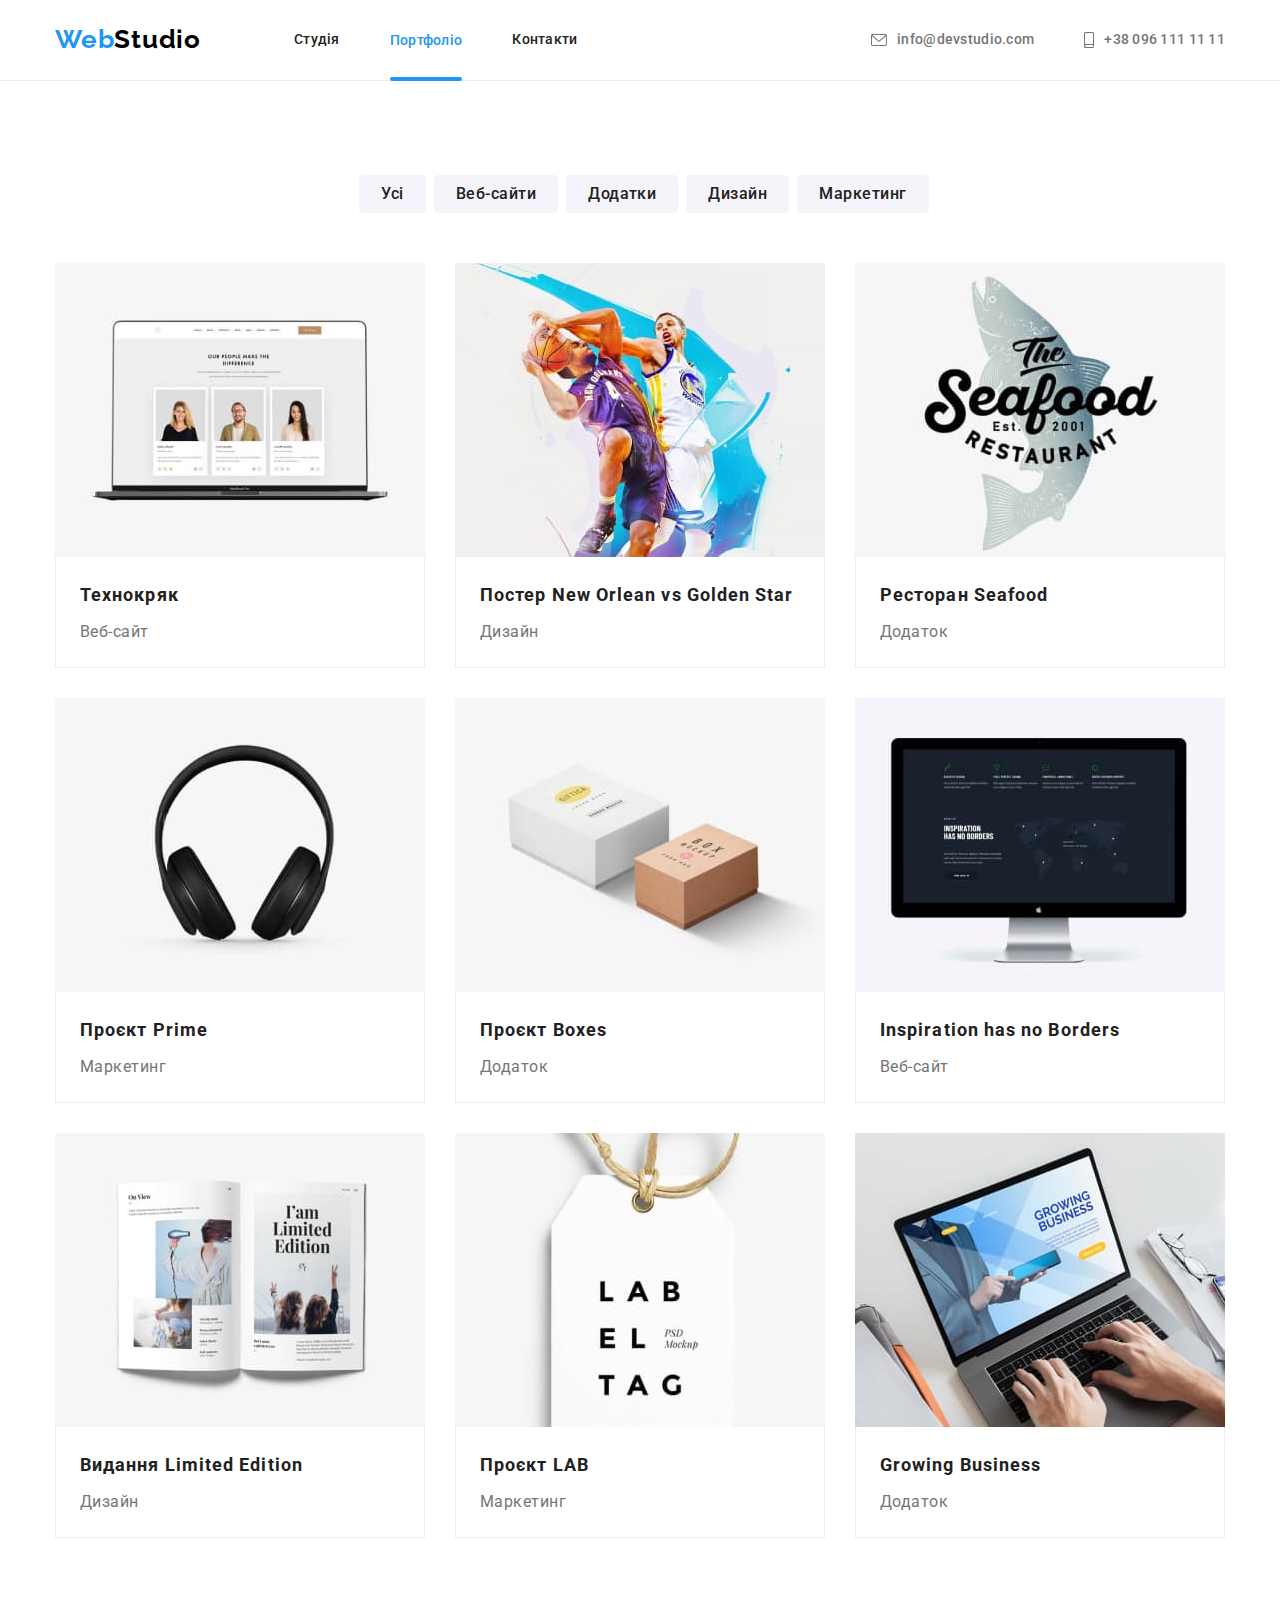
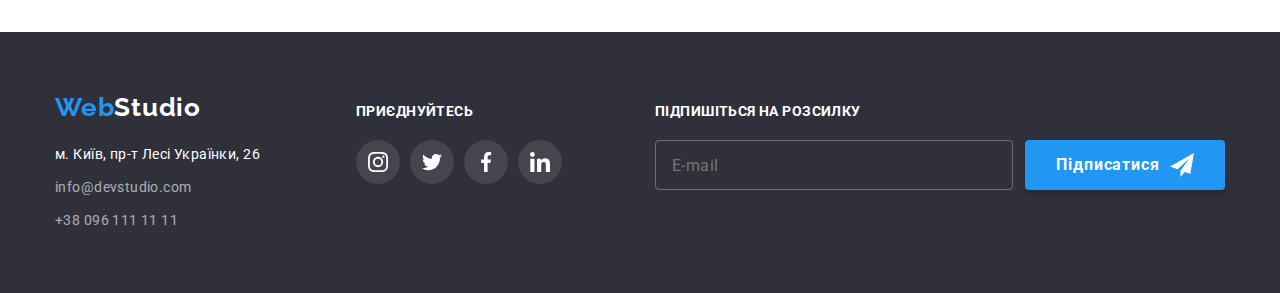
==== portfolio.html @ b2a0ff19 "init" ====
<!DOCTYPE html>
<html lang="uk">
  <head>
    <meta charset="UTF-8" />
    <meta http-equiv="X-UA-Compatible" content="IE=edge" />
    <meta name="viewport" content="width=device-width, initial-scale=1.0" />
    <title>WebStudio</title>
    <link rel="preconnect" href="https://fonts.googleapis.com" />
    <link rel="preconnect" href="https://fonts.gstatic.com" crossorigin />
    <link
      href="https://fonts.googleapis.com/css2?family=Raleway:wght@700&family=Roboto:wght@400;500;700;900&display=swap"
      rel="stylesheet"
    />
    <link
      rel="stylesheet"
      href="https://cdnjs.cloudflare.com/ajax/libs/modern-normalize/1.1.0/modern-normalize.min.css"
    />
    <link rel="stylesheet" href="./css/main.min.css" />
  </head>
  <body>
    <header class="header">
      <div class="container">
        <nav class="header-navigation">
          <a href="./index.html" class="header-logo link">
            Web<span class="studio">Studio</span></a
          >
          <ul class="header-list list">
            <li class="header-item">
              <a class="header-link link" href="./index.html">Студія</a>
            </li>
            <li class="header-item">
              <a class="header-link link current" href="./portfolio.html"
                >Портфоліо</a
              >
            </li>
            <li class="header-item">
              <a class="header-link link" href="#">Контакти</a>
            </li>
          </ul>
        </nav>
        <ul class="top-contacts-list list">
          <li class="top-contact-item">
            <a class="top-email-link link" href="mailto:info@devstudio.com">
              <svg class="top-icon" width="16" height="12">
                <use href="./images/icons.svg#icon-envelope"></use>
              </svg>
              info@devstudio.com</a
            >
          </li>
          <li class="top-contact-item">
            <a class="top-tel-link link" href="tel:+380961111111"
              ><svg class="top-icon" width="10" height="16">
                <use href="./images/icons.svg#icon-smartphone"></use>
              </svg>
              +38 096 111 11 11</a
            >
          </li>
        </ul>
      </div>
    </header>
    <main>
      <section class="section">
        <div class="container">
          <h2 hidden>Проекти</h2>
          <ul class="projects-filter list">
            <li class="filter-item">
              <button class="filter-btn btn" type="button">Усі</button>
            </li>
            <li class="filter-item">
              <button class="filter-btn btn" type="button">Веб-сайти</button>
            </li>
            <li class="filter-item">
              <button class="filter-btn btn" type="button">Додатки</button>
            </li>
            <li class="filter-item">
              <button class="filter-btn btn" type="button">Дизайн</button>
            </li>
            <li class="filter-item">
              <button class="filter-btn btn" type="button">Маркетинг</button>
            </li>
          </ul>
          <ul class="projects-list list">
            <li class="project-item">
              <div class="project-img-wrap">
                <img
                  src="./images/img_p1.jpg"
                  alt=""
                  width="370"
                  height="294"
                  class="project-image card"
                />
                <p class="hover-img-text">
                  Ресурс пропонує комплексні пропозиції з різним рівнем
                  функціоналу та сервісів. Все це дозволить відвідувачу отримати
                  вичерпні відомості про компанію чи приватну особу.
                </p>
              </div>
              <div class="project-container">
                <h3 class="project-title">Технокряк</h3>
                <p class="project-direction">Веб-сайт</p>
              </div>
            </li>
            <li class="project-item">
              <div class="project-img-wrap">
                <img
                  src="./images/img_p2.jpg"
                  alt=""
                  width="370"
                  height="294"
                  class="project-image card"
                />
                <p class="hover-img-text">
                  Ресурс пропонує комплексні пропозиції з різним рівнем
                  функціоналу та сервісів. Все це дозволить відвідувачу отримати
                  вичерпні відомості про компанію чи приватну особу.
                </p>
              </div>
              <div class="project-container">
                <h3 class="project-title">Постер New Orlean vs Golden Star</h3>
                <p class="project-direction">Дизайн</p>
              </div>
            </li>
            <li class="project-item">
              <div class="project-img-wrap">
                <img
                  src="./images/img_p3.jpg"
                  alt=""
                  width="370"
                  height="294"
                  class="project-image card"
                />
                <p class="hover-img-text">
                  Ресурс пропонує комплексні пропозиції з різним рівнем
                  функціоналу та сервісів. Все це дозволить відвідувачу отримати
                  вичерпні відомості про компанію чи приватну особу.
                </p>
              </div>
              <div class="project-container">
                <h3 class="project-title">Ресторан Seafood</h3>
                <p class="project-direction">Додаток</p>
              </div>
            </li>
            <li class="project-item">
              <div class="project-img-wrap">
                <img
                  src="./images/img_p4.jpg"
                  alt=""
                  width="370"
                  height="294"
                  class="project-image card"
                />
                <p class="hover-img-text">
                  Ресурс пропонує комплексні пропозиції з різним рівнем
                  функціоналу та сервісів. Все це дозволить відвідувачу отримати
                  вичерпні відомості про компанію чи приватну особу.
                </p>
              </div>
              <div class="project-container">
                <h3 class="project-title">Проєкт Prime</h3>
                <p class="project-direction">Маркетинг</p>
              </div>
            </li>
            <li class="project-item">
              <div class="project-img-wrap">
                <img
                  src="./images/img_p5.jpg"
                  alt=""
                  width="370"
                  height="294"
                  class="project-image card"
                />
                <p class="hover-img-text">
                  Ресурс пропонує комплексні пропозиції з різним рівнем
                  функціоналу та сервісів. Все це дозволить відвідувачу отримати
                  вичерпні відомості про компанію чи приватну особу.
                </p>
              </div>
              <div class="project-container">
                <h3 class="project-title">Проєкт Boxes</h3>
                <p class="project-direction">Додаток</p>
              </div>
            </li>
            <li class="project-item">
              <div class="project-img-wrap">
                <img
                  src="./images/img_p6.jpg"
                  alt=""
                  width="370"
                  height="294"
                  class="project-image card"
                />
                <p class="hover-img-text">
                  Ресурс пропонує комплексні пропозиції з різним рівнем
                  функціоналу та сервісів. Все це дозволить відвідувачу отримати
                  вичерпні відомості про компанію чи приватну особу.
                </p>
              </div>
              <div class="project-container">
                <h3 class="project-title">Inspiration has no Borders</h3>
                <p class="project-direction">Веб-сайт</p>
              </div>
            </li>
            <li class="project-item">
              <div class="project-img-wrap">
                <img
                  src="./images/img_p7.jpg"
                  alt=""
                  width="370"
                  height="294"
                  class="project-image card"
                />
                <p class="hover-img-text">
                  Ресурс пропонує комплексні пропозиції з різним рівнем
                  функціоналу та сервісів. Все це дозволить відвідувачу отримати
                  вичерпні відомості про компанію чи приватну особу.
                </p>
              </div>
              <div class="project-container">
                <h3 class="project-title">Видання Limited Edition</h3>
                <p class="project-direction">Дизайн</p>
              </div>
            </li>
            <li class="project-item">
              <div class="project-img-wrap">
                <img
                  src="./images/img_p8.jpg"
                  alt=""
                  width="370"
                  height="294"
                  class="project-image card"
                />
                <p class="hover-img-text">
                  Ресурс пропонує комплексні пропозиції з різним рівнем
                  функціоналу та сервісів. Все це дозволить відвідувачу отримати
                  вичерпні відомості про компанію чи приватну особу.
                </p>
              </div>
              <div class="project-container">
                <h3 class="project-title">Проєкт LAB</h3>
                <p class="project-direction">Маркетинг</p>
              </div>
            </li>
            <li class="project-item">
              <div class="project-img-wrap">
                <img
                  src="./images/img_p9.jpg"
                  alt=""
                  width="370"
                  height="294"
                  class="project-image card"
                />
                <p class="hover-img-text">
                  Ресурс пропонує комплексні пропозиції з різним рівнем
                  функціоналу та сервісів. Все це дозволить відвідувачу отримати
                  вичерпні відомості про компанію чи приватну особу.
                </p>
              </div>
              <div class="project-container">
                <h3 class="project-title">Growing Business</h3>
                <p class="project-direction">Додаток</p>
              </div>
            </li>
          </ul>
        </div>
      </section>
    </main>
    <footer class="footer">
      <div class="container">
        <div class="address-conteiner">
          <a class="footer-logo link" href="./index.html">
            <span class="web">Web</span
            ><span class="studio-footer">Studio</span></a
          >
          <address>
            <ul class="footer-list list">
              <li class="footer-item">
                <a
                  class="footer-link link"
                  href="https://goo.gl/maps/3VWGPc6KVfN4RwhE8"
                  target="_blank"
                  rel="noopener noreferrer nofollow"
                  >м. Київ, пр-т Лесі Українки, 26</a
                >
              </li>
              <li class="footer-item">
                <a
                  class="footer-link-mail link"
                  href="mailto:info@devstudio.com"
                  >info@devstudio.com</a
                >
              </li>
              <li class="footer-item">
                <a class="footer-link-tel link" href="tel:+380961111111"
                  >+38 096 111 11 11</a
                >
              </li>
            </ul>
          </address>
        </div>
        <div class="footer-soc-net-container">
          <h3 class="footer-title">приєднуйтесь</h3>
          <ul class="social-network-list list">
            <li class="soc-network-item">
              <a
                class="soc-network-link footer-icon-link link"
                href="#"
                target="_blank"
                rel="noopener noreferrer nofollow"
              >
                <svg
                  class="soc-net-icon footer-icon-item"
                  width="20"
                  height="20"
                >
                  <use href="./images/icons.svg#icon-instagram"></use>
                </svg>
              </a>
            </li>
            <li class="soc-network-item footer-icon-item">
              <a
                class="soc-network-link footer-icon-link link"
                href="#"
                target="_blank"
                rel="noopener noreferrer nofollow"
              >
                <svg class="soc-net-icon" width="20" height="20">
                  <use href="./images/icons.svg#icon-twitter"></use>
                </svg>
              </a>
            </li>
            <li class="soc-network-item footer-icon-item">
              <a
                class="soc-network-link footer-icon-link link"
                href
                target="_blank"
                rel="noopener noreferrer nofollow"
              >
                <svg class="soc-net-icon" width="20" height="20">
                  <use href="./images/icons.svg#icon-facebook"></use>
                </svg>
              </a>
            </li>
            <li class="soc-network-item footer-icon-item">
              <a
                class="soc-network-link footer-icon-link link"
                href="#"
                target="_blank"
                rel="noopener noreferrer nofollow"
              >
                <svg class="soc-net-icon" width="20" height="20">
                  <use href="./images/icons.svg#icon-linkedin"></use>
                </svg>
              </a>
            </li>
          </ul>
        </div>
        <div class="subscribe">
          <h3 class="footer-title">Підпишіться на розсилку</h3>
          <form class="subscribe-form">
            <div class="footer-form-field">
              <input
                class="footer-mail-input"
                type="email"
                placeholder="E-mail"
                id="portfolio-subscribe-mail"
                name="portfolio-subscribe-mail"
              />
            </div>
            <button class="subscribe-button btn" type="submit">
              Підписатися
              <svg class="icon-send" width="24" height="24">
                <use href="./images/icons.svg#icon-icon-send"></use>
              </svg>
            </button>
          </form>
        </div>
      </div>
    </footer>
  </body>
</html>
---- css/main.min.css ----
:root{--first-logo-color: #2196f3;--second-logo-color: #000000;--third-logo-color: #ffffff;--first-title-color: #ffffff;--second-title-color: #212121;--main-text-color: #757575;--main-background-color: #ffffff;--middle-background-color: #f5f4fa;--dark-background-color: #2f303a;--direction-background-color: #2f303acc;--hero-btn-text-color: #ffffff;--main-btn-text-color: #212121;--btn-background-color: #f5f4fa;--active-btn-text-color: #ffffff;--active-btn-background-color: #2196f3;--active-hero-btn-background-color: #188ce8;--hero-btn-background-color: #2196f3;--first--link-color: #212121;--second-link-color: #757575;--third-link-color: #ffffff;--active-link-color: #2196f3;--first-icon-colour: #afb1b8;--card-border: #eeeeee;--footer-icon-background-color: rgba(255, 255, 255, 0.1);--modal-input-text-color: #000000}h1,h2,h3,p,ul{margin-top:0;margin-bottom:0;padding-left:0}.card{display:block;width:100%;height:auto}.list{list-style:none}.link{text-decoration:none}body{font-family:Roboto,sans-serif;color:var(--main-text-color)}.container{margin:0 auto;padding-right:15px;padding-left:15px}@media screen and (min-width: 480px){.container{max-width:480px}}@media screen and (min-width: 768px){.container{max-width:768px}}@media screen and (min-width: 1200px){.container{max-width:1200px}}.section__title{font-size:28px;line-height:1.18;font-weight:700;letter-spacing:0.03em;color:var(--second-title-color);text-align:center;justify-content:center;margin-bottom:30px}@media screen and (min-width: 1200px){.section__title{font-size:36px;line-height:1.17;font-weight:700;letter-spacing:0.03em;margin-bottom:50px}}.title{font-size:14px;line-height:1.14;letter-spacing:0.03em;text-align:center;text-transform:uppercase;color:var(--first-title-color)}.section{padding-top:60px;padding-bottom:60px}@media screen and (min-width: 1200px){.section{padding-top:94px;padding-bottom:94px;margin-right:auto;margin-left:auto}}.section.no-padding-top{padding-top:0}.btn{font-family:inherit;display:inline-block;border:1px solid rgba(0,0,0,0);border-radius:4px;cursor:pointer}.header{border-bottom-width:1px;border-bottom-style:solid;border-bottom-color:#ececec}.header .container{display:flex;align-items:center;text-align:center}.header-navigation{display:flex}.header-logo{display:inline-block;padding-top:24px;padding-right:0;padding-bottom:25px;padding-left:0}.header-link{display:block;padding-top:32px;padding-bottom:32px;color:var(--first--link-color);transition-property:color;transition-duration:250ms;transition-timing-function:cubic-bezier(0.4, 0, 0.2, 1)}.header-link:hover,.header-link:focus{color:var(--active-link-color)}.top-contacts-list{padding-top:32px;padding-bottom:32px;display:flex;align-items:center;margin-left:auto}.header-list,.top-contacts-list{font-style:normal;font-size:14px;line-height:1.14;font-weight:500;letter-spacing:0.02em;display:flex;gap:50px}.top-contact-item{display:flex;justify-content:center;align-items:center}.header .current{color:var(--active-link-color);padding-bottom:0;position:relative;transform:translateY(1px)}.header .current::after{content:"";display:flex;background-color:currentColor;border-radius:2px;width:100%;height:4px;margin-top:28px;background-repeat:no-repeat}.top-email-link,.top-tel-link{color:var(--second-link-color);display:flex;align-items:center;gap:10px;transition-property:fill,color;transition-duration:250ms;transition-timing-function:cubic-bezier(0.4, 0, 0.2, 1)}.top-email-link:hover,.top-email-link:focus,.top-tel-link:hover,.top-tel-link:focus{color:var(--active-link-color);fill:var(--active-link-color)}.top-icon{display:flex;fill:currentColor}.header-list{margin-left:93px}.header-logo,.footer-logo,.studio,.studio-footer{font-family:"Raleway",sans-serif;text-decoration:none;font-size:26px;line-height:1.19;font-weight:700;letter-spacing:0.03em}.header-logo,.footer-logo{color:var(--first-logo-color)}.studio{color:var(--second-logo-color)}.studio-footer{color:var(--third-logo-color)}.hero{background-color:var(--dark-background-color);background-image:linear-gradient(rgba(47, 48, 58, 0.4), rgba(47, 48, 58, 0.4)),url(../images/img_backgraund.jpg);background-position:center;background-size:cover;background-repeat:no-repeat;text-align:center;max-width:1600px;margin:0 auto;padding-top:118px;padding-bottom:118px}@media screen and (min-width: 1200px){.hero{padding-top:200px;padding-bottom:200px}}.hero__title{text-transform:uppercase;color:var(--first-title-color);margin-bottom:30px;margin-left:auto;margin-right:auto;max-width:360px}@media screen and (min-width: 1200px){.hero__title{max-width:696px;font-size:44px;line-height:1.36;font-weight:900;letter-spacing:0.06em}}.hero__btn{font-size:16px;line-height:1.88;font-weight:700;letter-spacing:0.06em;font-style:normal;color:var(--hero-btn-text-color);background:var(--hero-btn-background-color);padding-top:10px;padding-right:24px;padding-bottom:10px;padding-left:24px;min-width:200px;transition-property:background-color;transition-duration:250ms;transition-timing-function:cubic-bezier(0.4, 0, 0.2, 1)}.hero__btn:hover,.hero__btn:focus{background-color:var(--active-hero-btn-background-color)}@media screen and (min-width: 1200px){.hero__btn{min-width:216px;padding-right:32px;padding-left:32px}}.card-list{display:flex;flex-wrap:wrap;gap:30px}.card-list__item{width:100%}@media screen and (min-width: 768px){.card-list__item{flex-basis:calc((100% - 30px)/2)}}@media screen and (min-width: 1200px){.card-list__item{flex-basis:calc((100% - 90px)/4)}}.card-list__icon{display:flex}.card-list__rectangle{display:flex;justify-content:center;align-items:center;width:100%;height:120px;background-color:var(--middle-background-color);border-radius:4px}.card-list__title{font-size:14px;line-height:1.14;font-weight:700;letter-spacing:0.03em;text-transform:uppercase;color:var(--second-title-color);margin-top:30px;text-align:center}@media screen and (min-width: 768px){.card-list__title{text-align:left}}.card-list__text{font-size:14px;line-height:1.71;letter-spacing:0.03em;margin-top:10px}@media screen and (max-width: 1199px){.direction{display:none}}.direction-item{position:relative}.direction-list{display:flex;gap:30px}.direction-title{background:var(--direction-background-color);display:flex;justify-content:center;align-items:center;height:70px;width:100%;position:absolute;bottom:0}.team{background-color:var(--middle-background-color)}.content-container{padding-top:30px;padding-bottom:24px}@media screen and (min-width: 1200px){.content-container{padding-bottom:30px}}.team-list{display:flex;flex-wrap:wrap;text-align:center;gap:30px}.teams-item{width:100%;background-color:var(--main-background-color);border-radius:0px 0px 4px 4px;box-shadow:0px 1px 3px rgba(0,0,0,.12),0px 1px 1px rgba(0,0,0,.14),0px 2px 1px rgba(0,0,0,.2)}@media screen and (min-width: 768px){.teams-item{width:calc((100% - 30px)/2)}}@media screen and (min-width: 1200px){.teams-item{width:calc((100% - 90px)/4)}}.team-members-name{font-size:16px;line-height:1.17;font-weight:500;letter-spacing:0.03em;color:var(--second-title-color)}.team-position{font-size:px;line-height:1.19;letter-spacing:0.03em;margin-top:10px}.social-network-list{display:flex;justify-content:center;align-items:center;margin-top:16px;gap:10px}.soc-network-item{width:44px;height:44px}.soc-network-link{width:100%;height:100%;border:0;border-radius:50%;display:flex;justify-content:center;align-items:center}.soc-net-icon{fill:var(--first-icon-colour)}.soc-network-link:hover .soc-net-icon,.soc-network-link:focus .soc-net-icon{fill:#fff}.soc-network-link .soc-net-icon{transition-property:fill;transition-duration:250ms;transition-timing-function:cubic-bezier(0.4, 0, 0.2, 1)}.clients-list{display:flex;flex-wrap:wrap;display:flex;justify-content:center;align-items:center;gap:30px}.clients-list__item{display:flex;height:92px;width:calc((100% - 30px)/2)}@media screen and (min-width: 768px){.clients-list__item{width:calc((100% - 60px)/3)}}@media screen and (min-width: 1200px){.clients-list__item{width:calc((100% - 150px)/6)}}.clients-list__link{display:flex;justify-content:center;align-items:center;width:100%;height:100%;color:var(--first-icon-colour);border:1px solid var(--first-icon-colour);border-radius:4px;transition-property:border;transition-duration:250ms;transition-timing-function:cubic-bezier(0.4, 0, 0.2, 1)}.clients-list__link:hover,.clients-list__link:focus{border:1px solid var(--active-link-color)}.clients-list__link .clients-list__logo{transition-property:fill;transition-duration:250ms;transition-timing-function:cubic-bezier(0.4, 0, 0.2, 1)}.clients-list__logo{fill:currentColor}.clients-list__link:hover .clients-list__logo,.clients-list__link:focus .clients-list__logo{fill:var(--active-link-color)}.footer .container{display:flex;align-items:baseline}.footer{background-color:var(--dark-background-color);padding-top:60px;padding-bottom:60px}.footer-list{font-style:normal}.address-conteiner{width:231px}.footer-item{font-size:14px;line-height:1.71;letter-spacing:0.03em;display:block}.footer-item:not(:last-child){display:block;margin-bottom:9px}.footer-link{color:var(--third-link-color)}.footer-link-mail,.footer-link-tel{color:var(--third-link-color);opacity:.6}.footer-link,.footer-link-mail,.footer-link-tel{transition-property:color;transition-duration:250ms;transition-timing-function:cubic-bezier(0.4, 0, 0.2, 1)}.footer-link:hover,.footer-link:focus,.footer-link-mail:hover,.footer-link-mail:focus,.footer-link-tel:hover,.footer-link-tel:focus{color:var(--active-link-color)}.footer-logo{display:block;margin-bottom:20px}.footer-soc-net-container{margin-left:70px;max-width:206px}.footer-title{font-size:14px;line-height:1.14;letter-spacing:0.03em;text-transform:uppercase;color:#fff;display:flex;align-items:baseline;margin-bottom:20px}.soc-network-item .footer-icon-link{background-color:var(--footer-icon-background-color);color:#fff}.footer-icon-link .soc-net-icon{fill:currentColor}.soc-network-link{transition-property:background-color;transition-duration:250ms;transition-timing-function:cubic-bezier(0.4, 0, 0.2, 1)}.soc-network-link:hover,.soc-network-link:focus{background-color:var(--active-link-color)}.subscribe{margin-left:93px}.subscribe-button{font-style:normal;font-size:16px;line-height:1.88;font-weight:700;letter-spacing:0.06em;color:#fff;padding:10px 28px;min-width:200px;border-width:0;display:flex;justify-content:center;align-items:center;background:var(--active-btn-background-color);box-shadow:0px 4px 4px rgba(0,0,0,.15)}.icon-send{fill:#fff;margin-left:10px}.footer-mail-input{font-size:16px;line-height:1.25;letter-spacing:0.03em;display:flex;align-items:center;min-width:358px;height:50px;border:1px solid rgba(255,255,255,.3);border-radius:4px;color:rgba(255,255,255,.6);padding-left:16px;background-color:rgba(0,0,0,0);outline:none}.subscribe-form{display:flex;gap:12px}.backdrop{position:fixed;width:100%;height:100%;background-color:rgba(0,0,0,.2);top:0;transition-property:transform,visibility,opacity;transition-duration:250ms;transform:scale(1)}.modal{width:528px;min-height:581px;background-color:var(--main-background-color);box-shadow:0px 1px 3px rgba(0,0,0,.12),0px 1px 1px rgba(0,0,0,.14),0px 2px 1px rgba(0,0,0,.2);border-radius:4px;position:absolute;top:50%;left:50%;transform:translate(-50%, -50%);transition:transrorm 250ms cubic-bezier(0.4, 0, 0.2, 1);padding:40px}.close-btn{height:30px;width:30px;position:absolute;top:8px;right:8px;border-radius:50%;border:1px solid rgba(0,0,0,.1);background-color:var(--main-background-color);display:flex;justify-content:center;align-items:center;cursor:pointer}.close-btn .icon-close,.close-btn .icon-close{transition-property:fill;transition-duration:250ms;transition-timing-function:cubic-bezier(0.4, 0, 0.2, 1)}.close-btn:hover .icon-close,.close-btn:focus .icon-close{fill:var(--active-link-color)}.is-hidden{visibility:hidden;opacity:0;pointer-events:none;transition-property:transform,visibility,opacity;transition-duration:250ms;transition-timing-function:cubic-bezier(0.4, 0, 0.2, 1);transform:scale(1.5)}.modal-title{font-size:20px;line-height:1.15;font-weight:700;letter-spacing:0.03em;text-align:center;color:var(--second-title-color);margin-bottom:11px}.modal-field{margin-bottom:10px}.modal-input{width:100%;height:40px;border:1px solid rgba(33,33,33,.2);border-radius:4px;font-size:12px;line-height:1.17;letter-spacing:0.01em;outline:rgba(0,0,0,0);padding-left:42px;transition-property:color,border-color;transition-duration:250ms;transition-timing-function:cubic-bezier(0.4, 0, 0.2, 1)}.modal-input:focus,.modal-text:focus{border-color:#2196f3;color:var(--modal-input-text-color)}.modal-input:focus+.modal-input-icon{fill:#2196f3}.modal-label{font-size:12px;line-height:1.17;letter-spacing:0.01em;color:#757575}.send-btn{font-size:16px;line-height:1.88;font-weight:700;letter-spacing:0.06em;display:flex;align-items:center;text-align:center;color:#fff;background-color:#2196f3;box-shadow:0px 4px 4px rgba(0,0,0,.15);border-radius:4px;padding:10px 52px;margin:0 auto;margin-top:30px;transition-property:background-color;transition-duration:250ms;transition-timing-function:cubic-bezier(0.4, 0, 0.2, 1)}.send-btn:hover,.send-btn:focus{background-color:#188ce8}.input-wrap{position:relative;margin-top:4px}.modal-input-icon{position:absolute;top:50%;left:12px;transform:translateY(-50%)}.modal-text{width:100%;height:120px;border:1px solid rgba(33,33,33,.2);border-radius:4px;outline:rgba(0,0,0,0);font-size:12px;line-height:1.17;letter-spacing:0.01em;padding:12px 16px;resize:none;color:rgba(117,117,117,.5)}.check-text{font-size:14px;line-height:1.71em;letter-spacing:.03em;color:var(--main-text-color);display:flex;justify-content:center;align-items:center;position:relative;transition-property:color,border-color;transition-duration:250ms;transition-timing-function:cubic-bezier(0.4, 0, 0.2, 1)}.check-text span{width:16px;height:15px;border:2px solid #303030;border-radius:3px;margin-right:5px;display:flex;justify-content:center;align-items:center;fill:rgba(0,0,0,0)}.input-check:checked+.check-text span{background-color:#2196f3;border:rgba(0,0,0,0);fill:#fff}input-check:focus+.check-text span{transition-property:border-color;transition-duration:250ms;transition-timing-function:cubic-bezier(0.4, 0, 0.2, 1)}.input-check:focus+.check-text span{border-color:#212121}.conditions-link{color:var(--active-link-color);text-decoration:underline;-webkit-text-decoration-skip-ink:none;text-decoration-skip-ink:none}.projects-filter{display:flex;justify-content:center;margin-bottom:50px}.filter-btn{font-size:16px;line-height:1.62;font-weight:500;letter-spacing:0.03em;background-color:var(--btn-background-color);color:var(--main-btn-text-color);border:0;padding-top:6px;padding-right:22px;padding-bottom:6px;padding-left:22px;transition-property:color,background-color,box-shadow;transition-duration:250ms;transition-timing-function:cubic-bezier(0.4, 0, 0.2, 1)}.filter-btn:hover,.filter-btn:focus{color:var(--active-btn-text-color);background-color:var(--active-btn-background-color);box-shadow:0px 3px 1px rgba(0,0,0,.1),0px 1px 2px rgba(0,0,0,.08),0px 2px 2px rgba(0,0,0,.12)}.filter-item{margin-left:8px}.filter-item:hover,.filter-item:focus{box-shadow:0px 1px 1px rgba(0,0,0,.12),0px 4px 4px rgba(0,0,0,.06),1px 4px 6px rgba(0,0,0,.16)}.project-item{width:calc((100% - 60px)/3);transition-property:box-shadow;transition-duration:250ms;transition-timing-function:cubic-bezier(0.4, 0, 0.2, 1)}.project-container{padding:20px 24px;border:1px solid var(--card-border);border-top:0}.projects-list{display:flex;flex-wrap:wrap;gap:30px}.project-item .hover-img-text{transition-property:transform;transition-duration:250ms;transition-timing-function:cubic-bezier(0.4, 0, 0.2, 1)}.project-img-wrap{position:relative;overflow:hidden}.hover-img-text{position:absolute;bottom:0;font-size:18px;line-height:1.56;letter-spacing:0.03sem;color:#fff;padding:63px 24px;background-color:rgba(33,150,243,.9);height:100%;transform:translateY(100%);transition:transform 250ms ease;overflow:auto}.project-item:hover .hover-img-text{transform:translateY(0)}.project-title{font-size:18px;line-height:2;font-weight:700;letter-spacing:0.06em;color:var(--second-title-color)}.project-direction{font-size:16px;line-height:1.88;letter-spacing:0.03em;margin-top:4px}/*# sourceMappingURL=main.min.css.map */
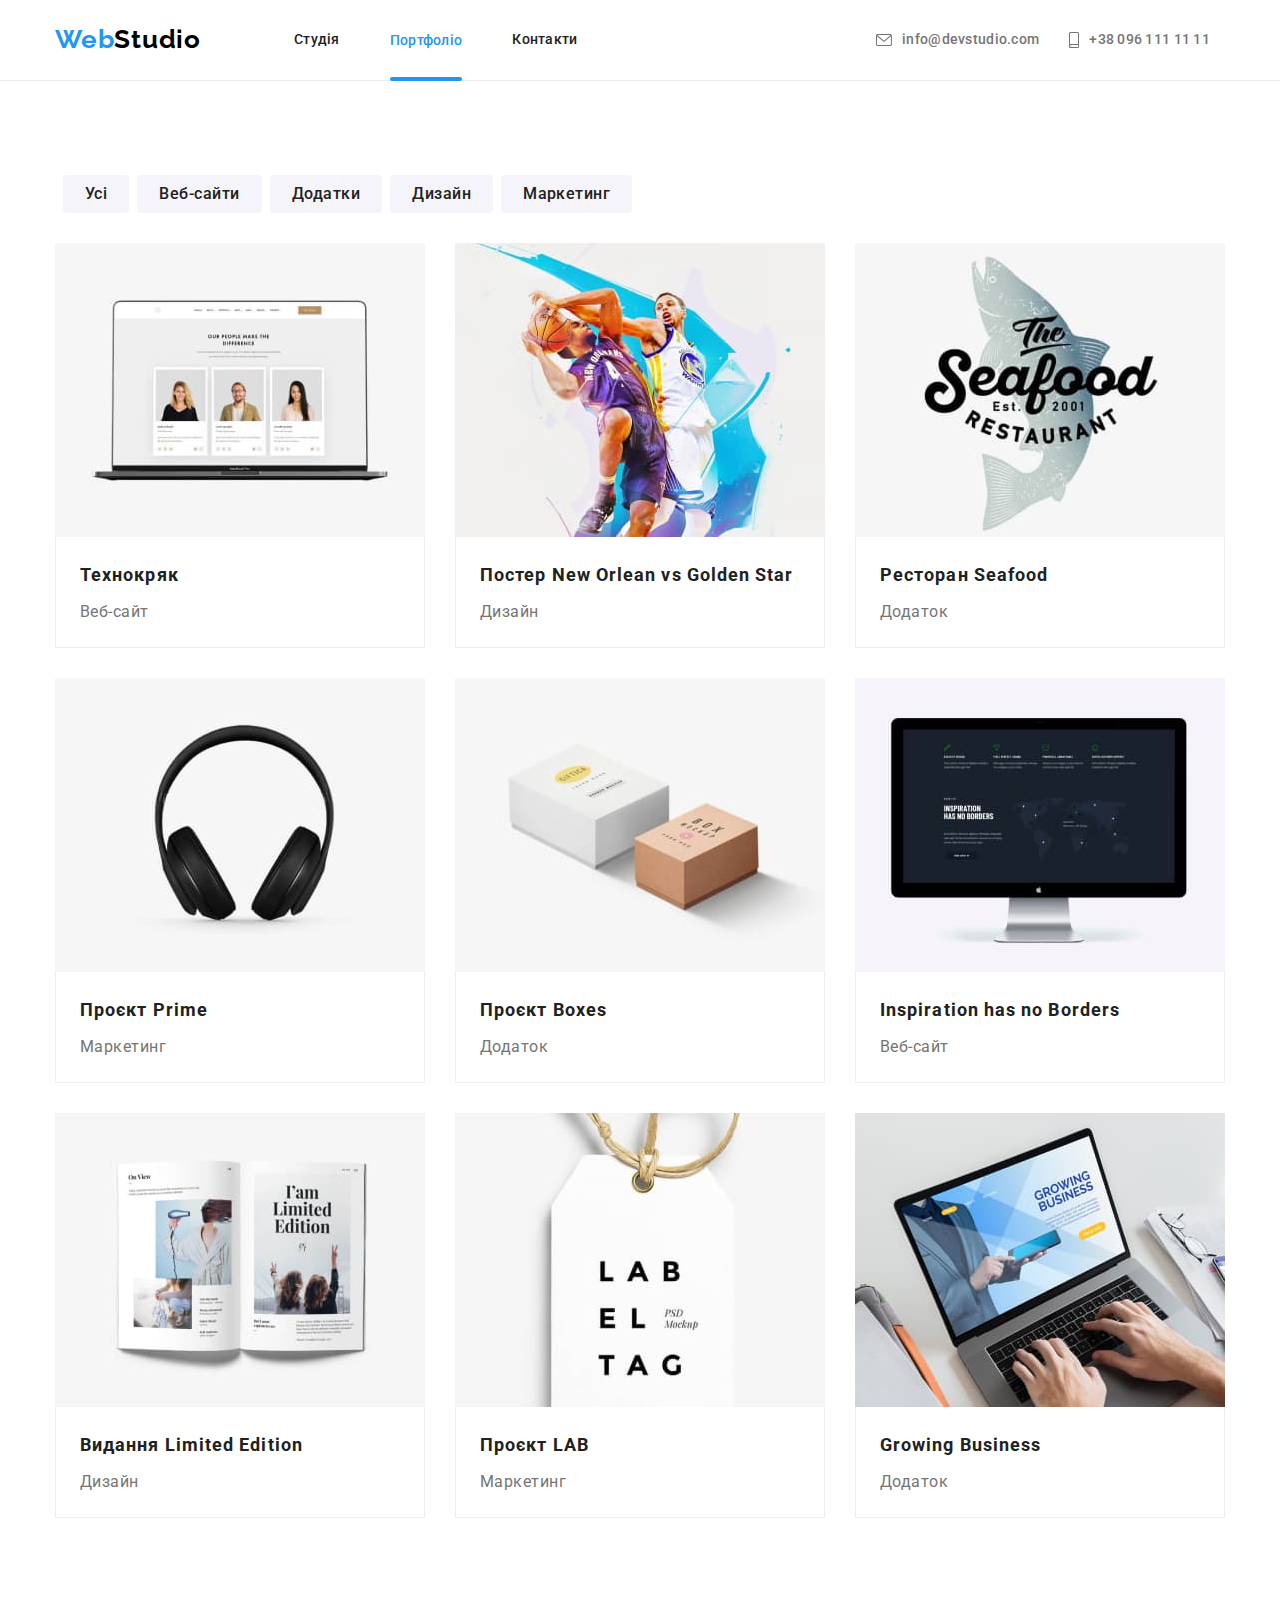
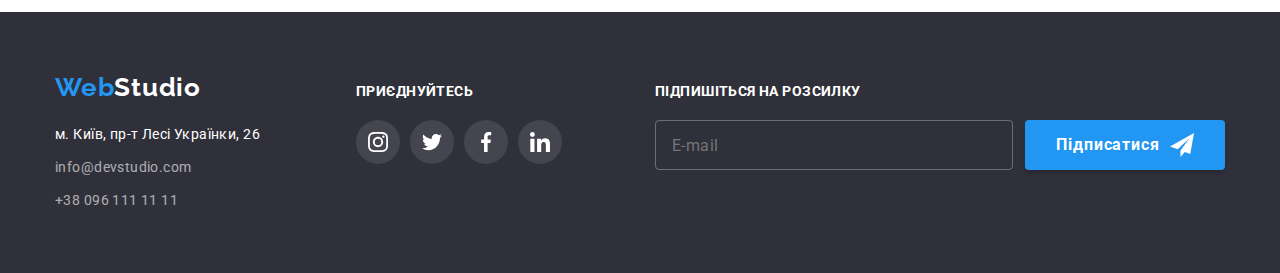
==== commit da1fc515: "init" ====
--- a/portfolio.html
+++ b/portfolio.html
@@ -56,6 +56,11 @@
             >
           </li>
         </ul>
+           <button class="menu-open" type="button" data-menu-open>
+        <svg width="40" height="40">
+          <use href="./images/icons.svg#icon-menu_40px"></use>
+        </svg>
+      </button>
       </div>
     </header>
     <main>
--- a/css/main.min.css
+++ b/css/main.min.css
@@ -1 +1 @@
-:root{--first-logo-color: #2196f3;--second-logo-color: #000000;--third-logo-color: #ffffff;--first-title-color: #ffffff;--second-title-color: #212121;--main-text-color: #757575;--main-background-color: #ffffff;--middle-background-color: #f5f4fa;--dark-background-color: #2f303a;--direction-background-color: #2f303acc;--hero-btn-text-color: #ffffff;--main-btn-text-color: #212121;--btn-background-color: #f5f4fa;--active-btn-text-color: #ffffff;--active-btn-background-color: #2196f3;--active-hero-btn-background-color: #188ce8;--hero-btn-background-color: #2196f3;--first--link-color: #212121;--second-link-color: #757575;--third-link-color: #ffffff;--active-link-color: #2196f3;--first-icon-colour: #afb1b8;--card-border: #eeeeee;--footer-icon-background-color: rgba(255, 255, 255, 0.1);--modal-input-text-color: #000000}h1,h2,h3,p,ul{margin-top:0;margin-bottom:0;padding-left:0}.card{display:block;width:100%;height:auto}.list{list-style:none}.link{text-decoration:none}body{font-family:Roboto,sans-serif;color:var(--main-text-color)}.container{margin:0 auto;padding-right:15px;padding-left:15px}@media screen and (min-width: 480px){.container{max-width:480px}}@media screen and (min-width: 768px){.container{max-width:768px}}@media screen and (min-width: 1200px){.container{max-width:1200px}}.section__title{font-size:28px;line-height:1.18;font-weight:700;letter-spacing:0.03em;color:var(--second-title-color);text-align:center;justify-content:center;margin-bottom:30px}@media screen and (min-width: 1200px){.section__title{font-size:36px;line-height:1.17;font-weight:700;letter-spacing:0.03em;margin-bottom:50px}}.title{font-size:14px;line-height:1.14;letter-spacing:0.03em;text-align:center;text-transform:uppercase;color:var(--first-title-color)}.section{padding-top:60px;padding-bottom:60px}@media screen and (min-width: 1200px){.section{padding-top:94px;padding-bottom:94px;margin-right:auto;margin-left:auto}}.section.no-padding-top{padding-top:0}.btn{font-family:inherit;display:inline-block;border:1px solid rgba(0,0,0,0);border-radius:4px;cursor:pointer}.header{border-bottom-width:1px;border-bottom-style:solid;border-bottom-color:#ececec}.header .container{display:flex;align-items:center;text-align:center}.header-navigation{display:flex}.header-logo{display:inline-block;padding-top:24px;padding-right:0;padding-bottom:25px;padding-left:0}.header-link{display:block;padding-top:32px;padding-bottom:32px;color:var(--first--link-color);transition-property:color;transition-duration:250ms;transition-timing-function:cubic-bezier(0.4, 0, 0.2, 1)}.header-link:hover,.header-link:focus{color:var(--active-link-color)}.top-contacts-list{padding-top:32px;padding-bottom:32px;display:flex;align-items:center;margin-left:auto}.header-list,.top-contacts-list{font-style:normal;font-size:14px;line-height:1.14;font-weight:500;letter-spacing:0.02em;display:flex;gap:50px}.top-contact-item{display:flex;justify-content:center;align-items:center}.header .current{color:var(--active-link-color);padding-bottom:0;position:relative;transform:translateY(1px)}.header .current::after{content:"";display:flex;background-color:currentColor;border-radius:2px;width:100%;height:4px;margin-top:28px;background-repeat:no-repeat}.top-email-link,.top-tel-link{color:var(--second-link-color);display:flex;align-items:center;gap:10px;transition-property:fill,color;transition-duration:250ms;transition-timing-function:cubic-bezier(0.4, 0, 0.2, 1)}.top-email-link:hover,.top-email-link:focus,.top-tel-link:hover,.top-tel-link:focus{color:var(--active-link-color);fill:var(--active-link-color)}.top-icon{display:flex;fill:currentColor}.header-list{margin-left:93px}.header-logo,.footer-logo,.studio,.studio-footer{font-family:"Raleway",sans-serif;text-decoration:none;font-size:26px;line-height:1.19;font-weight:700;letter-spacing:0.03em}.header-logo,.footer-logo{color:var(--first-logo-color)}.studio{color:var(--second-logo-color)}.studio-footer{color:var(--third-logo-color)}.hero{background-color:var(--dark-background-color);background-image:linear-gradient(rgba(47, 48, 58, 0.4), rgba(47, 48, 58, 0.4)),url(../images/img_backgraund.jpg);background-position:center;background-size:cover;background-repeat:no-repeat;text-align:center;max-width:1600px;margin:0 auto;padding-top:118px;padding-bottom:118px}@media screen and (min-width: 1200px){.hero{padding-top:200px;padding-bottom:200px}}.hero__title{text-transform:uppercase;color:var(--first-title-color);margin-bottom:30px;margin-left:auto;margin-right:auto;max-width:360px}@media screen and (min-width: 1200px){.hero__title{max-width:696px;font-size:44px;line-height:1.36;font-weight:900;letter-spacing:0.06em}}.hero__btn{font-size:16px;line-height:1.88;font-weight:700;letter-spacing:0.06em;font-style:normal;color:var(--hero-btn-text-color);background:var(--hero-btn-background-color);padding-top:10px;padding-right:24px;padding-bottom:10px;padding-left:24px;min-width:200px;transition-property:background-color;transition-duration:250ms;transition-timing-function:cubic-bezier(0.4, 0, 0.2, 1)}.hero__btn:hover,.hero__btn:focus{background-color:var(--active-hero-btn-background-color)}@media screen and (min-width: 1200px){.hero__btn{min-width:216px;padding-right:32px;padding-left:32px}}.card-list{display:flex;flex-wrap:wrap;gap:30px}.card-list__item{width:100%}@media screen and (min-width: 768px){.card-list__item{flex-basis:calc((100% - 30px)/2)}}@media screen and (min-width: 1200px){.card-list__item{flex-basis:calc((100% - 90px)/4)}}.card-list__icon{display:flex}.card-list__rectangle{display:flex;justify-content:center;align-items:center;width:100%;height:120px;background-color:var(--middle-background-color);border-radius:4px}.card-list__title{font-size:14px;line-height:1.14;font-weight:700;letter-spacing:0.03em;text-transform:uppercase;color:var(--second-title-color);margin-top:30px;text-align:center}@media screen and (min-width: 768px){.card-list__title{text-align:left}}.card-list__text{font-size:14px;line-height:1.71;letter-spacing:0.03em;margin-top:10px}@media screen and (max-width: 1199px){.direction{display:none}}.direction-item{position:relative}.direction-list{display:flex;gap:30px}.direction-title{background:var(--direction-background-color);display:flex;justify-content:center;align-items:center;height:70px;width:100%;position:absolute;bottom:0}.team{background-color:var(--middle-background-color)}.content-container{padding-top:30px;padding-bottom:24px}@media screen and (min-width: 1200px){.content-container{padding-bottom:30px}}.team-list{display:flex;flex-wrap:wrap;text-align:center;gap:30px}.teams-item{width:100%;background-color:var(--main-background-color);border-radius:0px 0px 4px 4px;box-shadow:0px 1px 3px rgba(0,0,0,.12),0px 1px 1px rgba(0,0,0,.14),0px 2px 1px rgba(0,0,0,.2)}@media screen and (min-width: 768px){.teams-item{width:calc((100% - 30px)/2)}}@media screen and (min-width: 1200px){.teams-item{width:calc((100% - 90px)/4)}}.team-members-name{font-size:16px;line-height:1.17;font-weight:500;letter-spacing:0.03em;color:var(--second-title-color)}.team-position{font-size:px;line-height:1.19;letter-spacing:0.03em;margin-top:10px}.social-network-list{display:flex;justify-content:center;align-items:center;margin-top:16px;gap:10px}.soc-network-item{width:44px;height:44px}.soc-network-link{width:100%;height:100%;border:0;border-radius:50%;display:flex;justify-content:center;align-items:center}.soc-net-icon{fill:var(--first-icon-colour)}.soc-network-link:hover .soc-net-icon,.soc-network-link:focus .soc-net-icon{fill:#fff}.soc-network-link .soc-net-icon{transition-property:fill;transition-duration:250ms;transition-timing-function:cubic-bezier(0.4, 0, 0.2, 1)}.clients-list{display:flex;flex-wrap:wrap;display:flex;justify-content:center;align-items:center;gap:30px}.clients-list__item{display:flex;height:92px;width:calc((100% - 30px)/2)}@media screen and (min-width: 768px){.clients-list__item{width:calc((100% - 60px)/3)}}@media screen and (min-width: 1200px){.clients-list__item{width:calc((100% - 150px)/6)}}.clients-list__link{display:flex;justify-content:center;align-items:center;width:100%;height:100%;color:var(--first-icon-colour);border:1px solid var(--first-icon-colour);border-radius:4px;transition-property:border;transition-duration:250ms;transition-timing-function:cubic-bezier(0.4, 0, 0.2, 1)}.clients-list__link:hover,.clients-list__link:focus{border:1px solid var(--active-link-color)}.clients-list__link .clients-list__logo{transition-property:fill;transition-duration:250ms;transition-timing-function:cubic-bezier(0.4, 0, 0.2, 1)}.clients-list__logo{fill:currentColor}.clients-list__link:hover .clients-list__logo,.clients-list__link:focus .clients-list__logo{fill:var(--active-link-color)}.footer .container{display:flex;align-items:baseline}.footer{background-color:var(--dark-background-color);padding-top:60px;padding-bottom:60px}.footer-list{font-style:normal}.address-conteiner{width:231px}.footer-item{font-size:14px;line-height:1.71;letter-spacing:0.03em;display:block}.footer-item:not(:last-child){display:block;margin-bottom:9px}.footer-link{color:var(--third-link-color)}.footer-link-mail,.footer-link-tel{color:var(--third-link-color);opacity:.6}.footer-link,.footer-link-mail,.footer-link-tel{transition-property:color;transition-duration:250ms;transition-timing-function:cubic-bezier(0.4, 0, 0.2, 1)}.footer-link:hover,.footer-link:focus,.footer-link-mail:hover,.footer-link-mail:focus,.footer-link-tel:hover,.footer-link-tel:focus{color:var(--active-link-color)}.footer-logo{display:block;margin-bottom:20px}.footer-soc-net-container{margin-left:70px;max-width:206px}.footer-title{font-size:14px;line-height:1.14;letter-spacing:0.03em;text-transform:uppercase;color:#fff;display:flex;align-items:baseline;margin-bottom:20px}.soc-network-item .footer-icon-link{background-color:var(--footer-icon-background-color);color:#fff}.footer-icon-link .soc-net-icon{fill:currentColor}.soc-network-link{transition-property:background-color;transition-duration:250ms;transition-timing-function:cubic-bezier(0.4, 0, 0.2, 1)}.soc-network-link:hover,.soc-network-link:focus{background-color:var(--active-link-color)}.subscribe{margin-left:93px}.subscribe-button{font-style:normal;font-size:16px;line-height:1.88;font-weight:700;letter-spacing:0.06em;color:#fff;padding:10px 28px;min-width:200px;border-width:0;display:flex;justify-content:center;align-items:center;background:var(--active-btn-background-color);box-shadow:0px 4px 4px rgba(0,0,0,.15)}.icon-send{fill:#fff;margin-left:10px}.footer-mail-input{font-size:16px;line-height:1.25;letter-spacing:0.03em;display:flex;align-items:center;min-width:358px;height:50px;border:1px solid rgba(255,255,255,.3);border-radius:4px;color:rgba(255,255,255,.6);padding-left:16px;background-color:rgba(0,0,0,0);outline:none}.subscribe-form{display:flex;gap:12px}.backdrop{position:fixed;width:100%;height:100%;background-color:rgba(0,0,0,.2);top:0;transition-property:transform,visibility,opacity;transition-duration:250ms;transform:scale(1)}.modal{width:528px;min-height:581px;background-color:var(--main-background-color);box-shadow:0px 1px 3px rgba(0,0,0,.12),0px 1px 1px rgba(0,0,0,.14),0px 2px 1px rgba(0,0,0,.2);border-radius:4px;position:absolute;top:50%;left:50%;transform:translate(-50%, -50%);transition:transrorm 250ms cubic-bezier(0.4, 0, 0.2, 1);padding:40px}.close-btn{height:30px;width:30px;position:absolute;top:8px;right:8px;border-radius:50%;border:1px solid rgba(0,0,0,.1);background-color:var(--main-background-color);display:flex;justify-content:center;align-items:center;cursor:pointer}.close-btn .icon-close,.close-btn .icon-close{transition-property:fill;transition-duration:250ms;transition-timing-function:cubic-bezier(0.4, 0, 0.2, 1)}.close-btn:hover .icon-close,.close-btn:focus .icon-close{fill:var(--active-link-color)}.is-hidden{visibility:hidden;opacity:0;pointer-events:none;transition-property:transform,visibility,opacity;transition-duration:250ms;transition-timing-function:cubic-bezier(0.4, 0, 0.2, 1);transform:scale(1.5)}.modal-title{font-size:20px;line-height:1.15;font-weight:700;letter-spacing:0.03em;text-align:center;color:var(--second-title-color);margin-bottom:11px}.modal-field{margin-bottom:10px}.modal-input{width:100%;height:40px;border:1px solid rgba(33,33,33,.2);border-radius:4px;font-size:12px;line-height:1.17;letter-spacing:0.01em;outline:rgba(0,0,0,0);padding-left:42px;transition-property:color,border-color;transition-duration:250ms;transition-timing-function:cubic-bezier(0.4, 0, 0.2, 1)}.modal-input:focus,.modal-text:focus{border-color:#2196f3;color:var(--modal-input-text-color)}.modal-input:focus+.modal-input-icon{fill:#2196f3}.modal-label{font-size:12px;line-height:1.17;letter-spacing:0.01em;color:#757575}.send-btn{font-size:16px;line-height:1.88;font-weight:700;letter-spacing:0.06em;display:flex;align-items:center;text-align:center;color:#fff;background-color:#2196f3;box-shadow:0px 4px 4px rgba(0,0,0,.15);border-radius:4px;padding:10px 52px;margin:0 auto;margin-top:30px;transition-property:background-color;transition-duration:250ms;transition-timing-function:cubic-bezier(0.4, 0, 0.2, 1)}.send-btn:hover,.send-btn:focus{background-color:#188ce8}.input-wrap{position:relative;margin-top:4px}.modal-input-icon{position:absolute;top:50%;left:12px;transform:translateY(-50%)}.modal-text{width:100%;height:120px;border:1px solid rgba(33,33,33,.2);border-radius:4px;outline:rgba(0,0,0,0);font-size:12px;line-height:1.17;letter-spacing:0.01em;padding:12px 16px;resize:none;color:rgba(117,117,117,.5)}.check-text{font-size:14px;line-height:1.71em;letter-spacing:.03em;color:var(--main-text-color);display:flex;justify-content:center;align-items:center;position:relative;transition-property:color,border-color;transition-duration:250ms;transition-timing-function:cubic-bezier(0.4, 0, 0.2, 1)}.check-text span{width:16px;height:15px;border:2px solid #303030;border-radius:3px;margin-right:5px;display:flex;justify-content:center;align-items:center;fill:rgba(0,0,0,0)}.input-check:checked+.check-text span{background-color:#2196f3;border:rgba(0,0,0,0);fill:#fff}input-check:focus+.check-text span{transition-property:border-color;transition-duration:250ms;transition-timing-function:cubic-bezier(0.4, 0, 0.2, 1)}.input-check:focus+.check-text span{border-color:#212121}.conditions-link{color:var(--active-link-color);text-decoration:underline;-webkit-text-decoration-skip-ink:none;text-decoration-skip-ink:none}.projects-filter{display:flex;justify-content:center;margin-bottom:50px}.filter-btn{font-size:16px;line-height:1.62;font-weight:500;letter-spacing:0.03em;background-color:var(--btn-background-color);color:var(--main-btn-text-color);border:0;padding-top:6px;padding-right:22px;padding-bottom:6px;padding-left:22px;transition-property:color,background-color,box-shadow;transition-duration:250ms;transition-timing-function:cubic-bezier(0.4, 0, 0.2, 1)}.filter-btn:hover,.filter-btn:focus{color:var(--active-btn-text-color);background-color:var(--active-btn-background-color);box-shadow:0px 3px 1px rgba(0,0,0,.1),0px 1px 2px rgba(0,0,0,.08),0px 2px 2px rgba(0,0,0,.12)}.filter-item{margin-left:8px}.filter-item:hover,.filter-item:focus{box-shadow:0px 1px 1px rgba(0,0,0,.12),0px 4px 4px rgba(0,0,0,.06),1px 4px 6px rgba(0,0,0,.16)}.project-item{width:calc((100% - 60px)/3);transition-property:box-shadow;transition-duration:250ms;transition-timing-function:cubic-bezier(0.4, 0, 0.2, 1)}.project-container{padding:20px 24px;border:1px solid var(--card-border);border-top:0}.projects-list{display:flex;flex-wrap:wrap;gap:30px}.project-item .hover-img-text{transition-property:transform;transition-duration:250ms;transition-timing-function:cubic-bezier(0.4, 0, 0.2, 1)}.project-img-wrap{position:relative;overflow:hidden}.hover-img-text{position:absolute;bottom:0;font-size:18px;line-height:1.56;letter-spacing:0.03sem;color:#fff;padding:63px 24px;background-color:rgba(33,150,243,.9);height:100%;transform:translateY(100%);transition:transform 250ms ease;overflow:auto}.project-item:hover .hover-img-text{transform:translateY(0)}.project-title{font-size:18px;line-height:2;font-weight:700;letter-spacing:0.06em;color:var(--second-title-color)}.project-direction{font-size:16px;line-height:1.88;letter-spacing:0.03em;margin-top:4px}/*# sourceMappingURL=main.min.css.map */+:root{--first-logo-color: #2196f3;--second-logo-color: #000000;--third-logo-color: #ffffff;--first-title-color: #ffffff;--second-title-color: #212121;--main-text-color: #757575;--main-background-color: #ffffff;--middle-background-color: #f5f4fa;--dark-background-color: #2f303a;--direction-background-color: #2f303acc;--hero-btn-text-color: #ffffff;--main-btn-text-color: #212121;--btn-background-color: #f5f4fa;--active-btn-text-color: #ffffff;--active-btn-background-color: #2196f3;--active-hero-btn-background-color: #188ce8;--hero-btn-background-color: #2196f3;--first--link-color: #212121;--second-link-color: #757575;--third-link-color: #ffffff;--active-link-color: #2196f3;--first-icon-colour: #afb1b8;--card-border: #eeeeee;--footer-icon-background-color: rgba(255, 255, 255, 0.1);--modal-input-text-color: #000000;--gradient: linear-gradient( rgba(47, 48, 58, 0.4), rgba(47, 48, 58, 0.4) )}h1,h2,h3,p,ul,li{margin-top:0;margin-bottom:0;padding-left:0;-webkit-padding-start:0;padding-inline-start:0}.card{display:block;width:100%;height:auto}.list{list-style:none}.link{text-decoration:none}body{font-family:Roboto,sans-serif;color:var(--main-text-color)}.container{margin:0 auto;padding-right:15px;padding-left:15px}@media screen and (min-width: 480px){.container{max-width:480px}}@media screen and (min-width: 768px){.container{max-width:768px}}@media screen and (min-width: 1200px){.container{max-width:1200px}}.no-scroll{overflow:hidden}.section__title{font-size:28px;line-height:1.18;font-weight:700;letter-spacing:0.03em;color:var(--second-title-color);text-align:center;justify-content:center;margin-bottom:30px}@media screen and (min-width: 1200px){.section__title{font-size:36px;line-height:1.17;font-weight:700;letter-spacing:0.03em;margin-bottom:50px}}.title{font-size:14px;line-height:1.14;letter-spacing:0.03em;text-align:center;text-transform:uppercase;color:var(--first-title-color)}.section{padding-top:60px;padding-bottom:60px}@media screen and (min-width: 1200px){.section{padding-top:94px;padding-bottom:94px;margin-right:auto;margin-left:auto}}.section.no-padding-top{padding-top:0}.btn{font-family:inherit;display:inline-block;border:1px solid rgba(0,0,0,0);border-radius:4px;cursor:pointer}.header{border-bottom-width:1px;border-bottom-style:solid;border-bottom-color:#ececec}.header .container{display:flex;align-items:center;text-align:center}.header-navigation{display:flex}.header-logo{display:inline-block;padding:16px 0}@media screen and (min-width: 768px){.header-logo{padding:26px 0 26px 15px}}@media screen and (min-width: 1200px){.header-logo{padding:24px 0 25px 0}}.header-link{display:block;padding-top:32px;padding-bottom:32px;color:var(--first--link-color);transition-property:color;transition-duration:250ms;transition-timing-function:cubic-bezier(0.4, 0, 0.2, 1)}.header-link:hover,.header-link:focus{color:var(--active-link-color)}.header-list,.top-contacts-list{display:none}@media screen and (min-width: 768px){.header-list,.top-contacts-list{font-style:normal;font-size:12px;line-height:1.14;font-weight:500;letter-spacing:0.02em;display:flex;gap:50px}}@media screen and (min-width: 1200px){.header-list,.top-contacts-list{font-size:14px;line-height:1.14;font-weight:500;letter-spacing:0.02em}}.top-contacts-list{display:none}@media screen and (min-width: 768px){.top-contacts-list{display:flex;padding:21px 15px 21px 0;margin-left:auto;flex-direction:column;gap:10px}}@media screen and (min-width: 1200px){.top-contacts-list{flex-direction:row;padding-top:32px;padding-bottom:32px;display:flex;align-items:center;gap:30px}}.top-contact-item{display:flex;align-items:center}@media screen and (min-width: 1200px){.top-contact-item{display:flex;justify-content:center;align-items:center}}.header .current{color:var(--active-link-color);padding-bottom:0;position:relative;transform:translateY(1px)}.header .current::after{content:"";display:flex;background-color:currentColor;border-radius:2px;width:100%;height:4px;margin-top:28px;background-repeat:no-repeat}.top-email-link,.top-tel-link{color:var(--second-link-color);display:flex;align-items:center;transition-property:fill,color;transition-duration:250ms;transition-timing-function:cubic-bezier(0.4, 0, 0.2, 1);gap:8px}.top-email-link:hover,.top-email-link:focus,.top-tel-link:hover,.top-tel-link:focus{color:var(--active-link-color);fill:var(--active-link-color)}@media screen and (min-width: 1200px){.top-email-link,.top-tel-link{gap:10px}}.top-icon{display:flex;fill:currentColor}.header-list{margin-left:93px}.menu-open{position:absolute;background-color:rgba(0,0,0,0);border:none;margin-left:auto;top:10px;right:15px}@media screen and (min-width: 768px){.menu-open{display:none}}.mobile-menu{width:100vw;height:100vh;background-color:#fff;top:0;position:fixed;z-index:1;padding:48px 40px}.mobile-menu__container{height:100%;width:100%;display:flex;flex-direction:column;justify-content:space-between}.mob-list{font-size:40px;line-height:1.18;font-weight:500;letter-spacing:0.02em;text-align:left}.mob-list__item:not(:last-child){margin-bottom:32px}.mob-list__link{color:#212121}.mob-list__link:focus{color:#2196f3}.mob-cont-list{margin-top:32px;display:flex;flex-wrap:wrap;gap:32px}.mob-cont-list__tel{font-size:34px;line-height:1.18;font-weight:500;letter-spacing:0.02em;color:#2196f3}.mob-cont-list__mail{font-size:24px;line-height:1.17;font-weight:500;letter-spacing:0.02em;color:#757575}.menu-close{position:absolute;top:10px;right:15px;background-color:rgba(0,0,0,0);border:none}.soc-network{display:flex;gap:10px;margin-top:64px;flex-wrap:wrap}.soc-network a{font-size:18px;line-height:1.22;font-weight:500;letter-spacing:0.02em;color:#2196f3}.soc-network__item:not(:last-child){display:flex;padding-right:10px;border-right:1px solid rgba(33,33,33,.2)}.header-logo,.footer-logo,.studio,.studio-footer{font-family:"Raleway",sans-serif;text-decoration:none;font-size:24px;line-height:1.1666666667;font-weight:700;letter-spacing:0.03em}@media screen and (min-width: 1200px){.header-logo,.footer-logo,.studio,.studio-footer{font-size:26px;line-height:1.19;font-weight:700;letter-spacing:0.03em}}.header-logo,.footer-logo{color:var(--first-logo-color)}.studio{color:var(--second-logo-color)}.studio-footer{color:var(--third-logo-color)}.hero{background-color:var(--dark-background-color);background-image:var(--gradient),url(../images/background-desk@1x.jpg);background-position:center;background-size:cover;background-repeat:no-repeat;text-align:center;max-width:1600px;margin:0 auto;padding-top:118px;padding-bottom:118px;flex-grow:1}@media(min-device-pixel-ratio: 2),(-webkit-min-device-pixel-ratio: 2),(min-resolution: 192dpi),(min-resolution: 2dppx){.hero{background-image:var(--gradient),url(../images/background-desk@2x.jpg)}}@media screen and (min-width: 768px){.hero{padding:118px 204px;background-image:var(--gradient),url(../images/background-tab@1x.jpg)}}@media screen and (min-width: 768px)and (min-device-pixel-ratio: 2),screen and (min-width: 768px)and (-webkit-min-device-pixel-ratio: 2),screen and (min-width: 768px)and (min-resolution: 192dpi),screen and (min-width: 768px)and (min-resolution: 2dppx){.hero{background-image:var(--gradient),url(../images/background-tab@2x.jpg)}}@media screen and (min-width: 1200px){.hero{padding-top:200px;padding-bottom:200px;background-image:var(--gradient),url(../images/background-desk@1x.jpg)}}@media screen and (min-width: 1200px)and (min-device-pixel-ratio: 2),screen and (min-width: 1200px)and (-webkit-min-device-pixel-ratio: 2),screen and (min-width: 1200px)and (min-resolution: 192dpi),screen and (min-width: 1200px)and (min-resolution: 2dppx){.hero{background-image:var(--gradient),url(../images/background-desk@2x.jpg)}}.hero__title{font-size:26px;line-height:1.62;font-weight:900;letter-spacing:0.06em;text-transform:uppercase;color:var(--first-title-color);margin-bottom:30px;margin-left:auto;margin-right:auto;max-width:360px}@media screen and (min-width: 1200px){.hero__title{max-width:696px;font-size:44px;line-height:1.36;font-weight:900;letter-spacing:0.06em}}.hero__btn{font-size:16px;line-height:1.88;font-weight:700;letter-spacing:0.06em;font-style:normal;color:var(--hero-btn-text-color);background:var(--hero-btn-background-color);padding-top:10px;padding-right:24px;padding-bottom:10px;padding-left:24px;min-width:200px;transition-property:background-color;transition-duration:250ms;transition-timing-function:cubic-bezier(0.4, 0, 0.2, 1)}.hero__btn:hover,.hero__btn:focus{background-color:var(--active-hero-btn-background-color)}@media screen and (min-width: 1200px){.hero__btn{min-width:216px;padding-right:32px;padding-left:32px}}.card-list{display:flex;flex-wrap:wrap;gap:30px}.card-list__item{width:100%}@media screen and (min-width: 768px){.card-list__item{flex-basis:calc((100% - 30px)/2)}}@media screen and (min-width: 1200px){.card-list__item{flex-basis:calc((100% - 90px)/4)}}.card-list__icon{display:flex}.card-list__rectangle{display:flex;justify-content:center;align-items:center;width:100%;height:120px;background-color:var(--middle-background-color);border-radius:4px}.card-list__title{font-size:14px;line-height:1.14;font-weight:700;letter-spacing:0.03em;text-transform:uppercase;color:var(--second-title-color);margin-top:30px;text-align:center}@media screen and (min-width: 768px){.card-list__title{text-align:left}}.card-list__text{font-size:14px;line-height:1.71;letter-spacing:0.03em;margin-top:10px}@media screen and (max-width: 1199px){.direction{display:none}}.direction-item{position:relative}.direction-list{display:flex;gap:30px}.direction-title{background:var(--direction-background-color);display:flex;justify-content:center;align-items:center;height:70px;width:100%;position:absolute;bottom:0}.team{background-color:var(--middle-background-color)}.content-container{padding-top:30px;padding-bottom:24px}@media screen and (min-width: 1200px){.content-container{padding-bottom:30px}}.team-list{display:flex;flex-wrap:wrap;text-align:center;gap:30px}@media screen and (min-width: 768px){.team-list:first-child{gap:0}}.teams-item{width:100%;background-color:var(--main-background-color);border-radius:0px 0px 4px 4px;box-shadow:0px 1px 3px rgba(0,0,0,.12),0px 1px 1px rgba(0,0,0,.14),0px 2px 1px rgba(0,0,0,.2)}@media screen and (min-width: 768px){.teams-item{flex-basis:calc((100% - 30px)/2)}}@media screen and (min-width: 1200px){.teams-item{flex-basis:calc((100% - 90px)/4)}}.team-members-name{font-size:16px;line-height:1.17;font-weight:500;letter-spacing:0.03em;color:var(--second-title-color)}.team-position{font-size:px;line-height:1.19;letter-spacing:0.03em;margin-top:10px}.social-network-list{display:flex;justify-content:center;align-items:center;margin-top:16px;gap:10px}.soc-network-item{width:44px;height:44px}.soc-network-link{width:100%;height:100%;border:0;border-radius:50%;display:flex;justify-content:center;align-items:center}.soc-net-icon{fill:var(--first-icon-colour)}.soc-network-link:hover .soc-net-icon,.soc-network-link:focus .soc-net-icon{fill:#fff}.soc-network-link .soc-net-icon{transition-property:fill;transition-duration:250ms;transition-timing-function:cubic-bezier(0.4, 0, 0.2, 1)}.clients-list{display:flex;flex-wrap:wrap;display:flex;justify-content:center;align-items:center;gap:30px}.clients-list__item{display:flex;height:92px;width:calc((100% - 30px)/2)}@media screen and (min-width: 768px){.clients-list__item{flex-basis:calc((100% - 60px)/3)}}@media screen and (min-width: 1200px){.clients-list__item{flex-basis:calc((100% - 150px)/6)}}.clients-list__link{display:flex;justify-content:center;align-items:center;width:100%;height:100%;color:var(--first-icon-colour);border:1px solid var(--first-icon-colour);border-radius:4px;transition-property:border;transition-duration:250ms;transition-timing-function:cubic-bezier(0.4, 0, 0.2, 1)}.clients-list__link:hover,.clients-list__link:focus{border:1px solid var(--active-link-color)}.clients-list__link .clients-list__logo{transition-property:fill;transition-duration:250ms;transition-timing-function:cubic-bezier(0.4, 0, 0.2, 1)}.clients-list__logo{fill:currentColor}.clients-list__link:hover .clients-list__logo,.clients-list__link:focus .clients-list__logo{fill:var(--active-link-color)}.footer .container{display:flex;justify-content:center;flex-direction:column}@media screen and (min-width: 768px){.footer .container{flex-direction:row;flex-wrap:wrap;align-items:baseline}}@media screen and (min-width: 1200px){.footer .container{flex-wrap:nowrap}}.footer{background-color:var(--dark-background-color);padding-top:60px;padding-bottom:60px}.footer-list{font-style:normal}.address-conteiner{min-width:232px}@media screen and (min-width: 768px){.address-conteiner{margin-left:76px}}@media screen and (min-width: 1200px){.address-conteiner{min-width:231px;margin-left:0;margin-top:0}}.footer-item{font-size:14px;line-height:1.71;letter-spacing:0.03em;display:block}.footer-item:not(:last-child){display:block;margin-bottom:8px}@media screen and (min-width: 1200px){.footer-item:not(:last-child){margin-bottom:9px}}.footer-link{color:var(--third-link-color)}.footer-link-mail,.footer-link-tel{color:var(--third-link-color);opacity:.6}.footer-link,.footer-link-mail,.footer-link-tel{transition-property:color;transition-duration:250ms;transition-timing-function:cubic-bezier(0.4, 0, 0.2, 1);display:flex;justify-content:center}.footer-link:hover,.footer-link:focus,.footer-link-mail:hover,.footer-link-mail:focus,.footer-link-tel:hover,.footer-link-tel:focus{color:var(--active-link-color)}@media screen and (min-width: 1200px){.footer-link,.footer-link-mail,.footer-link-tel{justify-content:flex-start}}.footer-logo{display:block;margin-bottom:20px;display:flex;justify-content:center}@media screen and (min-width: 1200px){.footer-logo{justify-content:flex-start}}.footer-soc-net-container{max-width:206px;display:flex;justify-content:center;flex-direction:column;margin:60px auto 0}@media screen and (min-width: 768px){.footer-soc-net-container{margin-left:165px;margin-top:0}}@media screen and (min-width: 1200px){.footer-soc-net-container{margin-left:70px;margin-right:0}}.footer-title{font-size:14px;line-height:1.14;letter-spacing:0.03em;text-transform:uppercase;color:#fff;margin-bottom:20px;text-align:center;justify-content:center}@media screen and (min-width: 1200px){.footer-title{text-align:start}}.soc-network-item .footer-icon-link{background-color:var(--footer-icon-background-color);color:#fff}.footer-icon-link .soc-net-icon{fill:currentColor}.footer .social-network-list{margin-top:0}.soc-network-link{transition-property:background-color;transition-duration:250ms;transition-timing-function:cubic-bezier(0.4, 0, 0.2, 1)}.soc-network-link:hover,.soc-network-link:focus{background-color:var(--active-link-color)}.subscribe{flex-wrap:wrap;margin-top:60px}@media screen and (min-width: 768px){.subscribe{margin-left:auto;margin-right:auto}}@media screen and (min-width: 1200px){.subscribe{margin-left:93px;margin-top:0;margin-right:0}}.subscribe-button{font-style:normal;font-size:16px;line-height:1.88;font-weight:700;letter-spacing:0.06em;color:#fff;padding:10px 28px;min-width:200px;border-width:0;display:flex;justify-content:center;align-items:center;background:var(--active-btn-background-color);box-shadow:0px 4px 4px rgba(0,0,0,.15);margin-top:20px;margin-left:auto;margin-right:auto}@media screen and (min-width: 1200px){.subscribe-button{margin:0;margin-left:12px}}.icon-send{fill:#fff;margin-left:10px}@media screen and (min-width: 1200px){.subscribe-form{display:flex}}.footer-mail-input{font-size:16px;line-height:1.25;letter-spacing:0.03em;display:flex;align-items:center;height:50px;border:1px solid rgba(255,255,255,.3);border-radius:4px;color:rgba(255,255,255,.6);padding-left:16px;background-color:rgba(0,0,0,0);outline:none;width:100%}@media screen and (min-width: 768px){.footer-mail-input{min-width:450px}}@media screen and (min-width: 768px)and (min-width: 1200px){.footer-mail-input{min-width:358px}}.backdrop{position:fixed;width:100%;height:100%;background-color:rgba(0,0,0,.2);top:0;transition-property:transform,visibility,opacity;transition-duration:250ms;transform:scale(1)}.modal{background-color:var(--main-background-color);box-shadow:0px 1px 3px rgba(0,0,0,.12),0px 1px 1px rgba(0,0,0,.14),0px 2px 1px rgba(0,0,0,.2);border-radius:4px;position:absolute;top:50%;left:50%;transform:translate(-50%, -50%);transition:transrorm 250ms cubic-bezier(0.4, 0, 0.2, 1);padding:40px;width:100%}@media screen and (min-width: 480px){.modal{max-width:450px;min-height:581px}}@media screen and (min-width: 1200px){.modal{max-width:528px;min-height:609px}}.close-btn{height:30px;width:30px;position:absolute;top:8px;right:8px;border-radius:50%;border:1px solid rgba(0,0,0,.1);background-color:var(--main-background-color);display:flex;justify-content:center;align-items:center;cursor:pointer}.close-btn .icon-close,.close-btn .icon-close{transition-property:fill;transition-duration:250ms;transition-timing-function:cubic-bezier(0.4, 0, 0.2, 1)}.close-btn:hover .icon-close,.close-btn:focus .icon-close{fill:var(--active-link-color)}.is-hidden{visibility:hidden;opacity:0;pointer-events:none;transition-property:transform,visibility,opacity;transition-duration:250ms;transition-timing-function:cubic-bezier(0.4, 0, 0.2, 1);transform:scale(1.5)}.modal-title{font-size:20px;line-height:1.15;font-weight:700;letter-spacing:0.03em;text-align:center;color:var(--second-title-color);margin-bottom:11px}.modal-field{margin-bottom:10px}.modal-input{width:100%;height:40px;border:1px solid rgba(33,33,33,.2);border-radius:4px;font-size:12px;line-height:1.17;letter-spacing:0.01em;outline:rgba(0,0,0,0);padding-left:42px;transition-property:color,border-color;transition-duration:250ms;transition-timing-function:cubic-bezier(0.4, 0, 0.2, 1)}.modal-input:focus,.modal-text:focus{border-color:#2196f3;color:var(--modal-input-text-color)}.modal-input:focus+.modal-input-icon{fill:#2196f3}.modal-label{font-size:12px;line-height:1.17;letter-spacing:0.01em;color:#757575}.send-btn{font-size:16px;line-height:1.88;font-weight:700;letter-spacing:0.06em;display:flex;align-items:center;text-align:center;color:#fff;background-color:#2196f3;box-shadow:0px 4px 4px rgba(0,0,0,.15);border-radius:4px;padding:10px 52px;margin:0 auto;margin-top:31px;transition-property:background-color;transition-duration:250ms;transition-timing-function:cubic-bezier(0.4, 0, 0.2, 1)}.send-btn:hover,.send-btn:focus{background-color:#188ce8}@media screen and (min-width: 1200px){.send-btn{margin-top:30px}}.input-wrap{position:relative;margin-top:4px}.modal-input-icon{position:absolute;top:50%;left:12px;transform:translateY(-50%)}.modal-text{width:100%;height:120px;border:1px solid rgba(33,33,33,.2);border-radius:4px;outline:rgba(0,0,0,0);font-size:12px;line-height:1.17;letter-spacing:0.01em;padding:12px 16px;resize:none;color:rgba(117,117,117,.5)}.check-text{color:var(--main-text-color);display:flex;justify-content:center;align-items:center;position:relative;transition-property:color,border-color;transition-duration:250ms;transition-timing-function:cubic-bezier(0.4, 0, 0.2, 1);font-size:12px;line-height:1.17;letter-spacing:0.03em}@media screen and (min-width: 1200px){.check-text{font-size:14px;line-height:1.71;letter-spacing:0.03em}}.check-text span{width:16px;height:15px;border:2px solid #303030;border-radius:3px;margin-right:5px;display:flex;justify-content:center;align-items:center;fill:rgba(0,0,0,0)}.input-check:checked+.check-text span{background-color:#2196f3;border:rgba(0,0,0,0);fill:#fff}input-check:focus+.check-text span{transition-property:border-color;transition-duration:250ms;transition-timing-function:cubic-bezier(0.4, 0, 0.2, 1)}.input-check:focus+.check-text span{border-color:#212121}.conditions-link{color:var(--active-link-color);text-decoration:underline;-webkit-text-decoration-skip-ink:none;text-decoration-skip-ink:none}.projects-filter{display:flex;flex-wrap:wrap;justify-content:flex-start;row-gap:15px}.filter-btn{font-size:16px;line-height:1.62;font-weight:500;letter-spacing:0.03em;background-color:var(--btn-background-color);color:var(--main-btn-text-color);border:0;padding-top:6px;padding-right:22px;padding-bottom:6px;padding-left:22px;transition-property:color,background-color,box-shadow;transition-duration:250ms;transition-timing-function:cubic-bezier(0.4, 0, 0.2, 1)}.filter-btn:hover,.filter-btn:focus{color:var(--active-btn-text-color);background-color:var(--active-btn-background-color);box-shadow:0px 3px 1px rgba(0,0,0,.1),0px 1px 2px rgba(0,0,0,.08),0px 2px 2px rgba(0,0,0,.12)}.filter-item{margin-left:8px}.filter-item:hover,.filter-item:focus{box-shadow:0px 1px 1px rgba(0,0,0,.12),0px 4px 4px rgba(0,0,0,.06),1px 4px 6px rgba(0,0,0,.16)}.project-item{width:100%;transition-property:box-shadow;transition-duration:250ms;transition-timing-function:cubic-bezier(0.4, 0, 0.2, 1)}@media screen and (min-width: 768px){.project-item{width:calc((100% - 30px)/2)}}@media screen and (min-width: 1200px){.project-item{width:calc((100% - 60px)/3)}}.project-container{padding:20px 24px;border:1px solid var(--card-border);border-top:0}.projects-list{display:flex;flex-wrap:wrap;gap:30px;margin-top:40px}@media screen and (min-width: 768px){.projects-list{margin-top:30px}}.project-item .hover-img-text{transition-property:transform;transition-duration:250ms;transition-timing-function:cubic-bezier(0.4, 0, 0.2, 1)}.project-img-wrap{position:relative;overflow:hidden}.hover-img-text{position:absolute;bottom:0;font-size:18px;line-height:1.56;letter-spacing:0.03sem;color:#fff;padding:63px 24px;background-color:rgba(33,150,243,.9);height:100%;transform:translateY(100%);transition:transform 250ms ease;overflow:auto}.project-item:hover .hover-img-text{transform:translateY(0)}.project-title{font-size:18px;line-height:2;font-weight:700;letter-spacing:0.06em;color:var(--second-title-color)}.project-direction{font-size:16px;line-height:1.88;letter-spacing:0.03em;margin-top:4px}/*# sourceMappingURL=main.min.css.map */